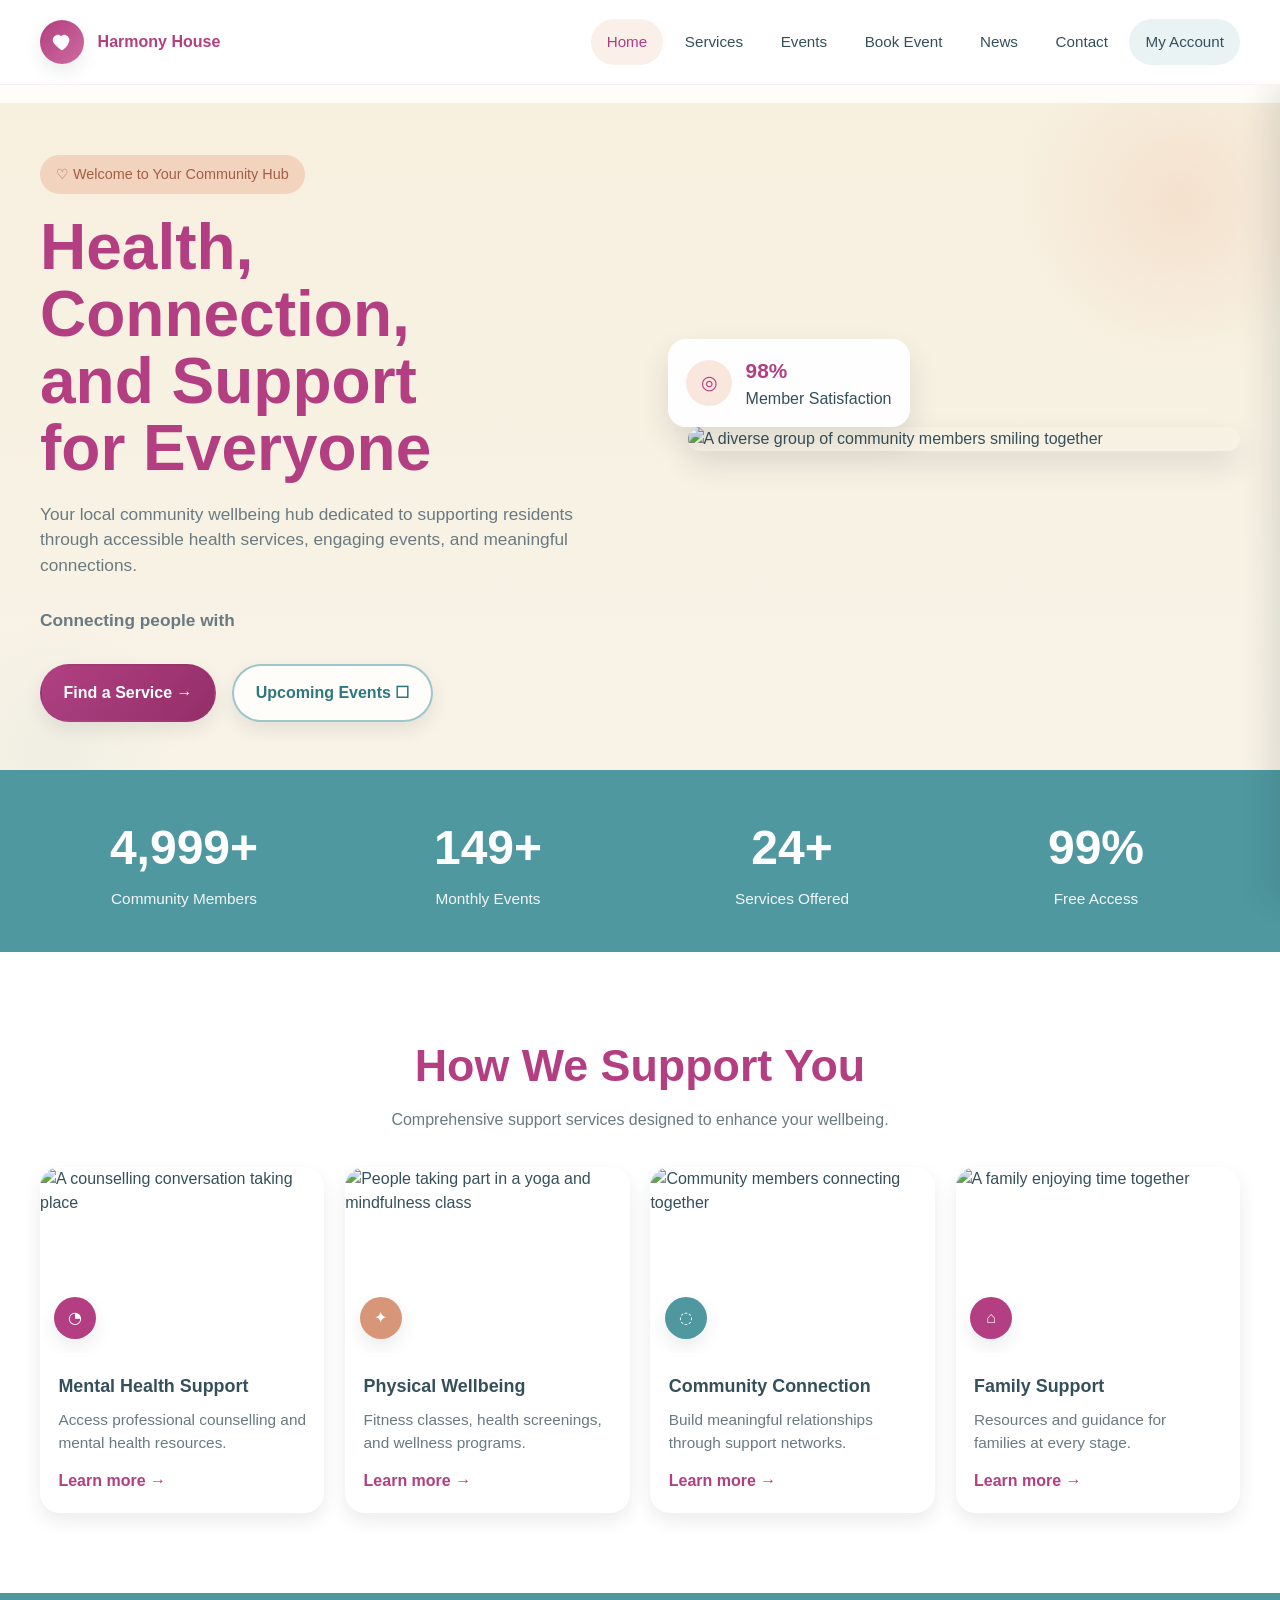
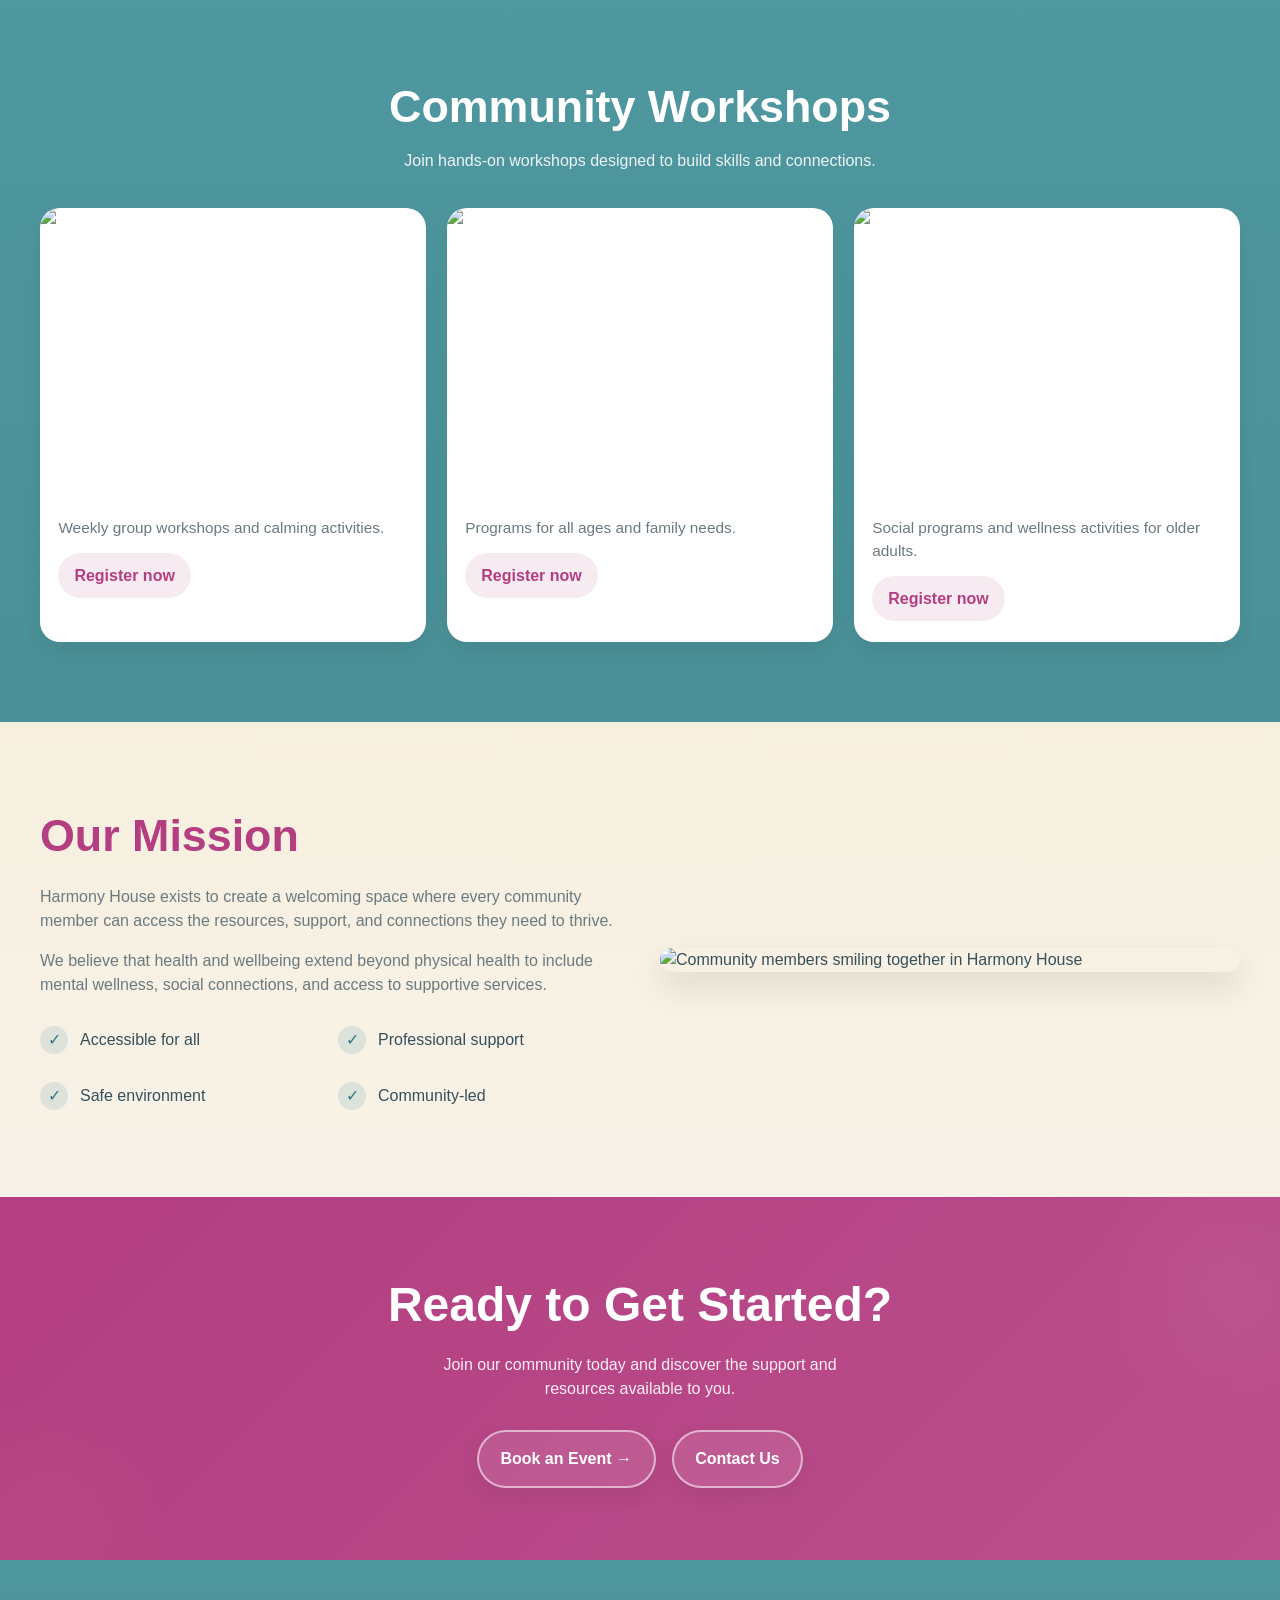
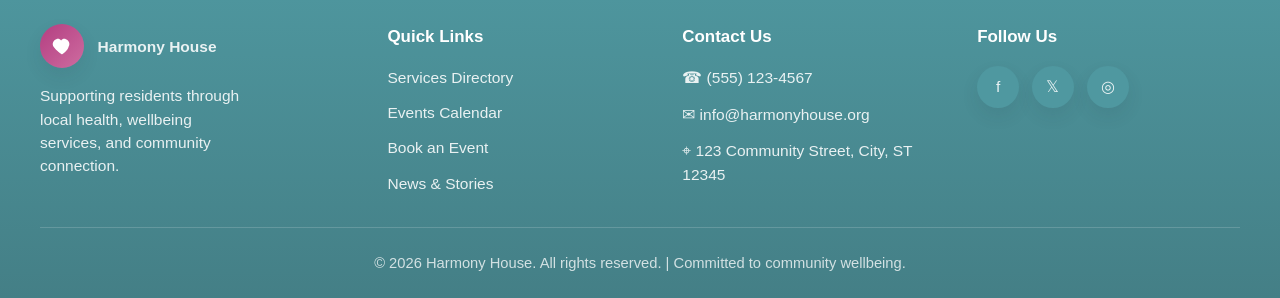
==== working/index.html @ 7d6f1ca0 "Initializing homepage" ====
<!DOCTYPE html>
<html lang="en">
<head>
  <meta charset="UTF-8" />
  <meta name="viewport" content="width=device-width, initial-scale=1.0" />
  <title>Harmony House | Home</title>
  <style>
    :root {
      --bg-cream: #f7f0df;
      --bg-light: #fffdf7;
      --teal: #4f98a0;
      --teal-dark: #2f7780;
      --pink: #b33e81;
      --pink-dark: #932f69;
      --peach: #ebb095;
      --peach-dark: #d89678;
      --text: #35505b;
      --text-soft: #6a7a81;
      --white: #ffffff;
      --shadow: 0 14px 30px rgba(33, 44, 52, 0.12);
      --shadow-soft: 0 8px 18px rgba(33, 44, 52, 0.09);
      --radius-xl: 28px;
      --radius-lg: 20px;
      --radius-md: 14px;
      --radius-sm: 10px;
      --max-width: 1200px;
      --nav-height: 84px;
      --transition: 0.3s ease;
    }

    * {
      box-sizing: border-box;
      margin: 0;
      padding: 0;
    }

    html {
      scroll-behavior: smooth;
    }

    body {
      font-family: Arial, Helvetica, sans-serif;
      color: var(--text);
      background: var(--bg-light);
      line-height: 1.5;
      overflow-x: hidden;
    }

    a {
      color: inherit;
      text-decoration: none;
    }

    img {
      max-width: 100%;
      display: block;
    }

    button,
    input,
    textarea,
    select {
      font: inherit;
    }

    .container {
      width: min(calc(100% - 2rem), var(--max-width));
      margin: 0 auto;
    }

    .site-header {
      position: fixed;
      top: 0;
      left: 0;
      right: 0;
      z-index: 1000;
      background: rgba(255, 255, 255, 0.92);
      backdrop-filter: blur(12px);
      border-bottom: 1px solid rgba(179, 62, 129, 0.08);
      transition: var(--transition);
    }

    .site-header.scrolled {
      box-shadow: 0 8px 24px rgba(24, 33, 38, 0.08);
    }

    .nav-wrap {
      min-height: var(--nav-height);
      display: flex;
      align-items: center;
      justify-content: space-between;
      gap: 1rem;
    }

    .brand {
      display: inline-flex;
      align-items: center;
      gap: 0.85rem;
      font-weight: 700;
      color: var(--pink);
      white-space: nowrap;
    }

    .brand-logo {
      width: 44px;
      height: 44px;
      border-radius: 50%;
      background: linear-gradient(135deg, var(--pink), #ce6ca0);
      display: grid;
      place-items: center;
      color: var(--white);
      box-shadow: var(--shadow-soft);
      flex-shrink: 0;
    }

    .brand-logo svg {
      width: 22px;
      height: 22px;
    }

    .desktop-nav {
      display: flex;
      align-items: center;
      gap: 0.35rem;
    }

    .desktop-nav a {
      position: relative;
      padding: 0.7rem 1rem;
      border-radius: 999px;
      font-size: 0.95rem;
      color: var(--text);
      transition: var(--transition);
    }

    .desktop-nav a:hover,
    .desktop-nav a:focus-visible,
    .desktop-nav a.active {
      background: rgba(235, 176, 149, 0.2);
      color: var(--pink);
    }

    .desktop-nav a.account-link {
      background: rgba(79, 152, 160, 0.12);
    }

    .menu-toggle {
      display: none;
      width: 50px;
      height: 50px;
      border: none;
      border-radius: 14px;
      background: rgba(179, 62, 129, 0.08);
      cursor: pointer;
      align-items: center;
      justify-content: center;
      transition: var(--transition);
    }

    .menu-toggle:hover {
      background: rgba(179, 62, 129, 0.15);
      transform: translateY(-2px);
    }

    .menu-toggle span,
    .menu-toggle::before,
    .menu-toggle::after {
      content: "";
      display: block;
      width: 20px;
      height: 2.5px;
      background: var(--pink);
      border-radius: 999px;
      transition: var(--transition);
      position: absolute;
    }

    .menu-toggle span { transform: translateY(0); }
    .menu-toggle::before { transform: translateY(-7px); }
    .menu-toggle::after { transform: translateY(7px); }

    .menu-toggle.is-open span { opacity: 0; }
    .menu-toggle.is-open::before { transform: rotate(45deg); }
    .menu-toggle.is-open::after { transform: rotate(-45deg); }

    .mobile-menu {
      position: fixed;
      inset: var(--nav-height) 0 0 auto;
      width: min(100%, 400px);
      background: rgba(255, 255, 255, 0.98);
      transform: translateX(100%);
      transition: 0.35s ease;
      box-shadow: -10px 0 30px rgba(32, 42, 48, 0.12);
      z-index: 999;
      overflow-y: auto;
      padding: 1.25rem;
    }

    .mobile-menu.open {
      transform: translateX(0);
    }

    .mobile-menu .mobile-links {
      display: grid;
      gap: 0.7rem;
      margin-bottom: 2rem;
    }

    .mobile-menu .mobile-links a {
      padding: 0.95rem 1rem;
      border-radius: 12px;
      background: #fff;
      border: 1px solid rgba(53, 80, 91, 0.08);
      transition: var(--transition);
    }

    .mobile-menu .mobile-links a.active,
    .mobile-menu .mobile-links a:hover {
      background: rgba(235, 176, 149, 0.35);
      color: var(--pink);
      transform: translateX(4px);
    }

    .mobile-menu .mobile-links a.account-link {
      background: rgba(79, 152, 160, 0.14);
    }

    .mobile-meta {
      display: grid;
      gap: 1.1rem;
      padding-top: 1.5rem;
      border-top: 1px solid rgba(53, 80, 91, 0.08);
    }

    .mobile-meta h4 {
      margin-bottom: 0.4rem;
      color: var(--teal-dark);
    }

    .mobile-meta p,
    .mobile-meta a {
      color: var(--text-soft);
      font-size: 0.96rem;
    }

    .social-row {
      display: flex;
      gap: 0.8rem;
      flex-wrap: wrap;
    }

    .social-row a {
      width: 42px;
      height: 42px;
      border-radius: 50%;
      background: var(--teal);
      color: var(--white);
      display: grid;
      place-items: center;
      transition: var(--transition);
      box-shadow: var(--shadow-soft);
    }

    .social-row a:hover {
      transform: translateY(-4px) scale(1.04);
      background: var(--teal-dark);
    }

    .menu-overlay {
      position: fixed;
      inset: 0;
      background: rgba(19, 24, 28, 0.35);
      opacity: 0;
      pointer-events: none;
      transition: var(--transition);
      z-index: 998;
    }

    .menu-overlay.show {
      opacity: 1;
      pointer-events: auto;
    }

    main {
      padding-top: calc(var(--nav-height) + 1.2rem);
    }

    section {
      position: relative;
      overflow: hidden;
    }

    .hero {
      background: linear-gradient(180deg, var(--bg-cream), #f8f3e7 100%);
      padding: 3.25rem 0 0;
    }

    .hero::before,
    .hero::after,
    .cta::before,
    .cta::after {
      content: "";
      position: absolute;
      border-radius: 50%;
      opacity: 0.24;
      animation: floatShape 8s ease-in-out infinite;
      pointer-events: none;
    }

    .hero::before {
      width: 360px;
      height: 360px;
      right: -80px;
      top: -80px;
      background: radial-gradient(circle, var(--peach), transparent 65%);
    }

    .hero::after {
      width: 280px;
      height: 280px;
      left: -90px;
      bottom: -120px;
      background: radial-gradient(circle, rgba(79, 152, 160, 0.2), transparent 65%);
      animation-delay: 1.5s;
    }

    .hero-grid {
      display: grid;
      grid-template-columns: 1.1fr 1fr;
      gap: 2.5rem;
      align-items: center;
      padding-bottom: 3rem;
    }

    .eyebrow {
      display: inline-flex;
      align-items: center;
      gap: 0.5rem;
      padding: 0.55rem 1rem;
      background: rgba(235, 176, 149, 0.45);
      color: #a35f45;
      border-radius: 999px;
      font-size: 0.9rem;
      margin-bottom: 1.2rem;
    }

    .hero h1 {
      font-size: clamp(2.5rem, 5vw, 4.5rem);
      line-height: 1.05;
      color: var(--pink);
      max-width: 12ch;
      margin-bottom: 1.2rem;
    }

    .hero p {
      max-width: 58ch;
      font-size: 1.08rem;
      color: var(--text-soft);
      margin-bottom: 1.8rem;
    }

    .hero-actions {
      display: flex;
      gap: 1rem;
      flex-wrap: wrap;
    }

    .btn {
      display: inline-flex;
      align-items: center;
      justify-content: center;
      gap: 0.5rem;
      min-height: 52px;
      padding: 0.95rem 1.35rem;
      border-radius: 999px;
      border: 2px solid transparent;
      font-weight: 700;
      cursor: pointer;
      transition: var(--transition);
      box-shadow: var(--shadow-soft);
    }

    .btn-primary {
      background: linear-gradient(135deg, var(--pink), var(--pink-dark));
      color: var(--white);
    }

    .btn-primary:hover,
    .btn-primary:focus-visible {
      transform: translateY(-3px);
      box-shadow: 0 12px 24px rgba(179, 62, 129, 0.24);
    }

    .btn-secondary {
      background: rgba(255, 255, 255, 0.8);
      border-color: rgba(79, 152, 160, 0.55);
      color: var(--teal-dark);
    }

    .btn-secondary:hover,
    .btn-secondary:focus-visible {
      transform: translateY(-3px);
      background: var(--white);
    }

    .hero-media {
      position: relative;
    }

    .hero-image {
      border-radius: var(--radius-xl);
      overflow: hidden;
      box-shadow: var(--shadow);
      transform: translateY(0);
      transition: transform 0.45s ease, box-shadow 0.45s ease;
    }

    .hero-image:hover {
      transform: translateY(-6px);
      box-shadow: 0 24px 44px rgba(32, 42, 48, 0.18);
    }

    .hero-image img,
    .mission-image img,
    .card img,
    .workshop-card img {
      width: 100%;
      height: 100%;
      object-fit: cover;
      transition: transform 0.7s ease;
    }

    .hero-image:hover img,
    .mission-image:hover img,
    .card:hover img,
    .workshop-card:hover img {
      transform: scale(1.04);
    }

    .satisfaction-badge {
      position: absolute;
      left: -20px;
      bottom: 24px;
      background: rgba(255, 255, 255, 0.96);
      border-radius: 18px;
      padding: 1rem 1.15rem;
      box-shadow: var(--shadow);
      display: flex;
      align-items: center;
      gap: 0.85rem;
      min-width: 180px;
      animation: floatCard 5s ease-in-out infinite;
    }

    .satisfaction-icon {
      width: 46px;
      height: 46px;
      border-radius: 50%;
      display: grid;
      place-items: center;
      background: rgba(235, 176, 149, 0.32);
      color: var(--pink);
      font-size: 1.2rem;
      flex-shrink: 0;
    }

    .satisfaction-badge strong {
      display: block;
      color: var(--pink);
      font-size: 1.3rem;
    }

    .stats {
      background: var(--teal);
      color: var(--white);
      padding: 2rem 0;
    }

    .stats-grid {
      display: grid;
      grid-template-columns: repeat(4, 1fr);
      gap: 1rem;
      text-align: center;
    }

    .stat-item {
      padding: 0.6rem;
    }

    .stat-number {
      display: block;
      font-size: clamp(2rem, 4vw, 3rem);
      font-weight: 800;
      margin-bottom: 0.2rem;
    }

    .stat-label {
      font-size: 0.96rem;
      opacity: 0.92;
    }

    .section-light {
      background: #fff;
      padding: 5rem 0;
    }

    .section-teal {
      background: linear-gradient(180deg, #4f98a0, #4a9097);
      color: var(--white);
      padding: 5rem 0;
    }

    .section-heading {
      text-align: center;
      margin-bottom: 2.2rem;
    }

    .section-heading h2 {
      font-size: clamp(2rem, 4vw, 2.8rem);
      color: var(--pink);
      margin-bottom: 0.5rem;
    }

    .section-teal .section-heading h2 {
      color: var(--white);
    }

    .section-heading p {
      color: var(--text-soft);
      max-width: 58ch;
      margin: 0 auto;
    }

    .section-teal .section-heading p {
      color: rgba(255, 255, 255, 0.9);
    }

    .card-grid {
      display: grid;
      grid-template-columns: repeat(4, 1fr);
      gap: 1.3rem;
    }

    .card,
    .workshop-card {
      background: var(--white);
      border-radius: var(--radius-lg);
      overflow: hidden;
      box-shadow: var(--shadow-soft);
      transition: transform var(--transition), box-shadow var(--transition);
      position: relative;
    }

    .card:hover,
    .workshop-card:hover {
      transform: translateY(-10px);
      box-shadow: 0 18px 38px rgba(35, 45, 50, 0.16);
    }

    .card-media,
    .workshop-card .card-media {
      position: relative;
      aspect-ratio: 1.25 / 0.82;
      overflow: hidden;
    }

    .icon-chip {
      position: absolute;
      left: 0.9rem;
      bottom: 0.9rem;
      width: 42px;
      height: 42px;
      border-radius: 50%;
      display: grid;
      place-items: center;
      color: var(--white);
      font-size: 1rem;
      box-shadow: var(--shadow-soft);
    }

    .icon-pink { background: var(--pink); }
    .icon-peach { background: var(--peach-dark); }
    .icon-teal { background: var(--teal); }

    .card-body {
      padding: 1.2rem 1.15rem 1.3rem;
    }

    .card h3,
    .workshop-card h3 {
      font-size: 1.12rem;
      margin-bottom: 0.55rem;
    }

    .card p,
    .workshop-card p {
      color: var(--text-soft);
      font-size: 0.96rem;
      margin-bottom: 0.9rem;
    }

    .inline-link {
      display: inline-flex;
      align-items: center;
      gap: 0.35rem;
      color: var(--pink);
      font-weight: 700;
      transition: var(--transition);
    }

    .inline-link:hover {
      gap: 0.55rem;
    }

    .workshop-grid {
      display: grid;
      grid-template-columns: repeat(3, 1fr);
      gap: 1.3rem;
    }

    .pill-link {
      display: inline-flex;
      align-items: center;
      justify-content: center;
      min-height: 42px;
      padding: 0.65rem 1rem;
      border-radius: 999px;
      background: rgba(179, 62, 129, 0.1);
      color: var(--pink);
      font-weight: 700;
      transition: var(--transition);
    }

    .pill-link:hover {
      background: var(--pink);
      color: var(--white);
    }

    .mission {
      background: linear-gradient(180deg, var(--bg-cream), #f8f2e8);
      padding: 5rem 0;
    }

    .mission-grid {
      display: grid;
      grid-template-columns: 1fr 1fr;
      gap: 2.5rem;
      align-items: center;
    }

    .mission h2 {
      color: var(--pink);
      font-size: clamp(2rem, 4vw, 2.8rem);
      margin-bottom: 1rem;
    }

    .mission p {
      color: var(--text-soft);
      margin-bottom: 1rem;
    }

    .mission-list {
      margin-top: 1.35rem;
      display: grid;
      grid-template-columns: repeat(2, minmax(0, 1fr));
      gap: 0.85rem 1rem;
    }

    .mission-list li {
      list-style: none;
      display: flex;
      align-items: center;
      gap: 0.75rem;
      padding: 0.45rem 0;
      transition: var(--transition);
    }

    .mission-list li:hover {
      transform: translateX(4px);
    }

    .check-icon {
      width: 28px;
      height: 28px;
      border-radius: 50%;
      background: rgba(79, 152, 160, 0.16);
      color: var(--teal-dark);
      display: grid;
      place-items: center;
      flex-shrink: 0;
      animation: pulseSoft 2.8s ease-in-out infinite;
    }

    .mission-image {
      border-radius: var(--radius-xl);
      overflow: hidden;
      box-shadow: var(--shadow);
      transition: transform 0.45s ease, box-shadow 0.45s ease;
    }

    .mission-image:hover {
      transform: translateY(-6px);
      box-shadow: 0 24px 44px rgba(32, 42, 48, 0.18);
    }

    .cta {
      background: linear-gradient(135deg, var(--pink), #bb4f8b);
      color: var(--white);
      text-align: center;
      padding: 4.5rem 0;
    }

    .cta::before {
      width: 300px;
      height: 300px;
      right: -100px;
      top: -60px;
      background: radial-gradient(circle, rgba(255,255,255,0.16), transparent 66%);
    }

    .cta::after {
      width: 260px;
      height: 260px;
      left: -90px;
      bottom: -90px;
      background: radial-gradient(circle, rgba(235,176,149,0.24), transparent 66%);
      animation-delay: 1s;
    }

    .cta h2 {
      font-size: clamp(2rem, 4vw, 3rem);
      margin-bottom: 0.75rem;
    }

    .cta p {
      max-width: 50ch;
      margin: 0 auto 1.8rem;
      color: rgba(255, 255, 255, 0.9);
    }

    .cta-actions {
      display: flex;
      justify-content: center;
      flex-wrap: wrap;
      gap: 1rem;
    }

    .cta .btn-secondary {
      border-color: rgba(255, 255, 255, 0.55);
      color: var(--white);
      background: rgba(255, 255, 255, 0.1);
    }

    .cta .btn-secondary:hover {
      background: rgba(255, 255, 255, 0.18);
    }

    .site-footer {
      background: linear-gradient(180deg, #4f98a0, #447f86);
      color: var(--white);
      padding: 4rem 0 1.5rem;
    }

    .footer-grid {
      display: grid;
      grid-template-columns: 1.2fr 1fr 1fr 1fr;
      gap: 2rem;
      padding-bottom: 2rem;
      border-bottom: 1px solid rgba(255, 255, 255, 0.16);
    }

    .footer-col h4 {
      font-size: 1.06rem;
      margin-bottom: 1rem;
    }

    .footer-col p,
    .footer-col li,
    .footer-col a {
      color: rgba(255,255,255,0.88);
      font-size: 0.97rem;
    }

    .footer-col ul {
      list-style: none;
      display: grid;
      gap: 0.75rem;
    }

    .footer-col a:hover {
      color: #fff;
    }

    .contact-list {
      display: grid;
      gap: 0.85rem;
    }

    .contact-list a,
    .contact-list span {
      display: inline-flex;
      align-items: center;
      gap: 0.65rem;
    }

    .footer-bottom {
      text-align: center;
      padding-top: 1.5rem;
      color: rgba(255,255,255,0.76);
      font-size: 0.92rem;
    }

    .reveal {
      opacity: 0;
      transform: translateY(34px);
      transition: opacity 0.75s ease, transform 0.75s ease;
    }

    .reveal.visible {
      opacity: 1;
      transform: translateY(0);
    }

    .typing-text {
      min-height: 1.55em;
      font-weight: 700;
      color: var(--pink);
    }

    @keyframes floatShape {
      0%, 100% { transform: translateY(0) scale(1); }
      50% { transform: translateY(-12px) scale(1.04); }
    }

    @keyframes floatCard {
      0%, 100% { transform: translateY(0); }
      50% { transform: translateY(-8px); }
    }

    @keyframes pulseSoft {
      0%, 100% { transform: scale(1); }
      50% { transform: scale(1.08); }
    }

    @media (max-width: 1024px) {
      .desktop-nav {
        display: none;
      }

      .menu-toggle {
        display: inline-flex;
        position: relative;
      }

      .hero-grid,
      .mission-grid,
      .footer-grid {
        grid-template-columns: 1fr;
      }

      .hero h1 {
        max-width: 14ch;
      }

      .card-grid {
        grid-template-columns: repeat(2, 1fr);
      }

      .workshop-grid {
        grid-template-columns: 1fr;
      }

      .satisfaction-badge {
        left: 20px;
      }
    }

    @media (max-width: 760px) {
      :root {
        --nav-height: 74px;
      }

      main {
        padding-top: calc(var(--nav-height) + 0.6rem);
      }

      .hero {
        padding-top: 2rem;
      }

      .hero-grid,
      .mission-grid {
        gap: 1.7rem;
      }

      .hero-actions,
      .cta-actions {
        flex-direction: column;
        align-items: stretch;
      }

      .btn {
        width: 100%;
      }

      .stats-grid,
      .card-grid,
      .mission-list {
        grid-template-columns: 1fr 1fr;
      }

      .section-light,
      .section-teal,
      .mission,
      .cta {
        padding: 3.8rem 0;
      }

      .satisfaction-badge {
        position: static;
        margin-top: 1rem;
        width: fit-content;
      }

      .mobile-menu {
        width: 100%;
      }
    }

    @media (max-width: 560px) {
      .container {
        width: min(calc(100% - 1.2rem), var(--max-width));
      }

      .brand span {
        font-size: 1.02rem;
      }

      .hero h1,
      .section-heading h2,
      .mission h2,
      .cta h2 {
        line-height: 1.1;
      }

      .stats-grid,
      .card-grid,
      .mission-list {
        grid-template-columns: 1fr;
      }

      .hero p,
      .section-heading p,
      .mission p,
      .footer-col p,
      .footer-col li,
      .footer-col a {
        font-size: 0.95rem;
      }

      .card-body {
        padding: 1rem;
      }
    }
  </style>
</head>
<body>
  <div class="menu-overlay" id="menuOverlay"></div>

  <header class="site-header" id="siteHeader">
    <div class="container nav-wrap">
      <a class="brand" href="index.html" aria-label="Harmony House home page">
        <span class="brand-logo" aria-hidden="true">
          <svg viewBox="0 0 24 24" fill="currentColor">
            <path d="M12 21s-6.716-4.283-9.192-8.26C.963 9.76 2.15 5.85 5.79 4.504c2.075-.769 4.086-.09 5.21 1.46 1.124-1.55 3.135-2.229 5.21-1.46 3.64 1.347 4.826 5.256 2.982 8.236C18.716 16.717 12 21 12 21z"/>
          </svg>
        </span>
        <span>Harmony House</span>
      </a>

      <nav class="desktop-nav" aria-label="Primary navigation">
        <a href="index.html" class="active">Home</a>
        <a href="services.html">Services</a>
        <a href="events.html">Events</a>
        <a href="booking.html">Book Event</a>
        <a href="news.html">News</a>
        <a href="contact.html">Contact</a>
        <a href="account.html" class="account-link">My Account</a>
      </nav>

      <button class="menu-toggle" id="menuToggle" aria-label="Open navigation menu" aria-expanded="false" aria-controls="mobileMenu">
        <span></span>
      </button>
    </div>
  </header>

  <aside class="mobile-menu" id="mobileMenu" aria-hidden="true">
    <nav class="mobile-links" aria-label="Mobile navigation">
      <a href="index.html" class="active">Home</a>
      <a href="services.html">Services</a>
      <a href="events.html">Events</a>
      <a href="booking.html">Book Event</a>
      <a href="news.html">News</a>
      <a href="contact.html">Contact</a>
      <a href="account.html" class="account-link">My Account</a>
    </nav>

    <div class="mobile-meta">
      <div>
        <h4>Contact Us</h4>
        <p><a href="tel:+445551234567">(555) 123-4567</a></p>
        <p><a href="mailto:info@harmonyhouse.org">info@harmonyhouse.org</a></p>
        <p><a href="https://maps.google.com/?q=123%20Community%20Street%20City%20ST%2012345" target="_blank" rel="noopener">123 Community Street, City, ST 12345</a></p>
      </div>

      <div>
        <h4>Follow Us</h4>
        <div class="social-row">
          <a href="https://facebook.com" target="_blank" rel="noopener" aria-label="Facebook">f</a>
          <a href="https://twitter.com" target="_blank" rel="noopener" aria-label="Twitter">𝕏</a>
          <a href="https://instagram.com" target="_blank" rel="noopener" aria-label="Instagram">◎</a>
        </div>
      </div>
    </div>
  </aside>

  <main>
    <section class="hero">
      <div class="container hero-grid">
        <div class="hero-copy reveal">
          <div class="eyebrow">♡ Welcome to Your Community Hub</div>
          <h1>Health, Connection, and Support for Everyone</h1>
          <p>
            Your local community wellbeing hub dedicated to supporting residents through accessible health services,
            engaging events, and meaningful connections.
          </p>
          <p class="typing-text" id="typingText" aria-live="polite"></p>
          <div class="hero-actions">
            <a class="btn btn-primary" href="services.html">Find a Service →</a>
            <a class="btn btn-secondary" href="events.html">Upcoming Events ☐</a>
          </div>
        </div>

        <div class="hero-media reveal">
          <div class="hero-image">
            <img src="https://images.unsplash.com/photo-1529156069898-49953e39b3ac?auto=format&fit=crop&w=1200&q=80" alt="A diverse group of community members smiling together" />
          </div>
          <div class="satisfaction-badge">
            <div class="satisfaction-icon">◎</div>
            <div>
              <strong id="satisfactionCounter">98%</strong>
              <span>Member Satisfaction</span>
            </div>
          </div>
        </div>
      </div>
    </section>

    <section class="stats">
      <div class="container stats-grid reveal" id="statsGrid">
        <article class="stat-item">
          <span class="stat-number" data-target="5000" data-suffix="+">0</span>
          <span class="stat-label">Community Members</span>
        </article>
        <article class="stat-item">
          <span class="stat-number" data-target="150" data-suffix="+">0</span>
          <span class="stat-label">Monthly Events</span>
        </article>
        <article class="stat-item">
          <span class="stat-number" data-target="25" data-suffix="+">0</span>
          <span class="stat-label">Services Offered</span>
        </article>
        <article class="stat-item">
          <span class="stat-number" data-target="100" data-suffix="%">0</span>
          <span class="stat-label">Free Access</span>
        </article>
      </div>
    </section>

    <section class="section-light">
      <div class="container">
        <div class="section-heading reveal">
          <h2>How We Support You</h2>
          <p>Comprehensive support services designed to enhance your wellbeing.</p>
        </div>

        <div class="card-grid">
          <article class="card reveal">
            <a href="services.html?service=mental-health" aria-label="View mental health support service">
              <div class="card-media">
                <img src="https://images.unsplash.com/photo-1516302752625-fcc3c50ae61f?auto=format&fit=crop&w=900&q=80" alt="A counselling conversation taking place" />
                <span class="icon-chip icon-pink">◔</span>
              </div>
              <div class="card-body">
                <h3>Mental Health Support</h3>
                <p>Access professional counselling and mental health resources.</p>
                <span class="inline-link">Learn more →</span>
              </div>
            </a>
          </article>

          <article class="card reveal">
            <a href="services.html?service=physical-wellbeing" aria-label="View physical wellbeing service">
              <div class="card-media">
                <img src="https://images.unsplash.com/photo-1506126613408-eca07ce68773?auto=format&fit=crop&w=900&q=80" alt="People taking part in a yoga and mindfulness class" />
                <span class="icon-chip icon-peach">✦</span>
              </div>
              <div class="card-body">
                <h3>Physical Wellbeing</h3>
                <p>Fitness classes, health screenings, and wellness programs.</p>
                <span class="inline-link">Learn more →</span>
              </div>
            </a>
          </article>

          <article class="card reveal">
            <a href="services.html?service=community-connection" aria-label="View community connection service">
              <div class="card-media">
                <img src="https://images.unsplash.com/photo-1529156069898-49953e39b3ac?auto=format&fit=crop&w=900&q=80" alt="Community members connecting together" />
                <span class="icon-chip icon-teal">◌</span>
              </div>
              <div class="card-body">
                <h3>Community Connection</h3>
                <p>Build meaningful relationships through support networks.</p>
                <span class="inline-link">Learn more →</span>
              </div>
            </a>
          </article>

          <article class="card reveal">
            <a href="services.html?service=family-support" aria-label="View family support service">
              <div class="card-media">
                <img src="https://images.unsplash.com/photo-1511895426328-dc8714191300?auto=format&fit=crop&w=900&q=80" alt="A family enjoying time together" />
                <span class="icon-chip icon-pink">⌂</span>
              </div>
              <div class="card-body">
                <h3>Family Support</h3>
                <p>Resources and guidance for families at every stage.</p>
                <span class="inline-link">Learn more →</span>
              </div>
            </a>
          </article>
        </div>
      </div>
    </section>

    <section class="section-teal">
      <div class="container">
        <div class="section-heading reveal">
          <h2>Community Workshops</h2>
          <p>Join hands-on workshops designed to build skills and connections.</p>
        </div>

        <div class="workshop-grid">
          <article class="workshop-card reveal">
            <div class="card-media">
              <img src="https://images.unsplash.com/photo-1506126613408-eca07ce68773?auto=format&fit=crop&w=900&q=80" alt="Yoga and mindfulness workshop session" />
            </div>
            <div class="card-body">
              <h3>Yoga &amp; Mindfulness</h3>
              <p>Weekly group workshops and calming activities.</p>
              <a class="pill-link" href="booking.html?event=yoga-and-mindfulness">Register now</a>
            </div>
          </article>

          <article class="workshop-card reveal">
            <div class="card-media">
              <img src="https://images.unsplash.com/photo-1511895426328-dc8714191300?auto=format&fit=crop&w=900&q=80" alt="Family wellbeing workshop" />
            </div>
            <div class="card-body">
              <h3>Family Workshops</h3>
              <p>Programs for all ages and family needs.</p>
              <a class="pill-link" href="booking.html?event=family-workshops">Register now</a>
            </div>
          </article>

          <article class="workshop-card reveal">
            <div class="card-media">
              <img src="https://images.unsplash.com/photo-1516302752625-fcc3c50ae61f?auto=format&fit=crop&w=900&q=80" alt="Elderly support workshop session" />
            </div>
            <div class="card-body">
              <h3>Elderly Support</h3>
              <p>Social programs and wellness activities for older adults.</p>
              <a class="pill-link" href="booking.html?event=elderly-support">Register now</a>
            </div>
          </article>
        </div>
      </div>
    </section>

    <section class="mission">
      <div class="container mission-grid">
        <div class="reveal">
          <h2>Our Mission</h2>
          <p>Harmony House exists to create a welcoming space where every community member can access the resources, support, and connections they need to thrive.</p>
          <p>We believe that health and wellbeing extend beyond physical health to include mental wellness, social connections, and access to supportive services.</p>

          <ul class="mission-list">
            <li><span class="check-icon">✓</span> Accessible for all</li>
            <li><span class="check-icon">✓</span> Professional support</li>
            <li><span class="check-icon">✓</span> Safe environment</li>
            <li><span class="check-icon">✓</span> Community-led</li>
          </ul>
        </div>

        <div class="mission-image reveal">
          <img src="https://images.unsplash.com/photo-1529156069898-49953e39b3ac?auto=format&fit=crop&w=1200&q=80" alt="Community members smiling together in Harmony House" />
        </div>
      </div>
    </section>

    <section class="cta">
      <div class="container reveal">
        <h2>Ready to Get Started?</h2>
        <p>Join our community today and discover the support and resources available to you.</p>
        <div class="cta-actions">
          <a class="btn btn-secondary" href="booking.html">Book an Event →</a>
          <a class="btn btn-secondary" href="contact.html">Contact Us</a>
        </div>
      </div>
    </section>
  </main>

  <footer class="site-footer">
    <div class="container">
      <div class="footer-grid">
        <div class="footer-col">
          <a class="brand" href="index.html">
            <span class="brand-logo" aria-hidden="true">
              <svg viewBox="0 0 24 24" fill="currentColor">
                <path d="M12 21s-6.716-4.283-9.192-8.26C.963 9.76 2.15 5.85 5.79 4.504c2.075-.769 4.086-.09 5.21 1.46 1.124-1.55 3.135-2.229 5.21-1.46 3.64 1.347 4.826 5.256 2.982 8.236C18.716 16.717 12 21 12 21z"/>
              </svg>
            </span>
            <span>Harmony House</span>
          </a>
          <p style="margin-top: 1rem; max-width: 24ch;">Supporting residents through local health, wellbeing services, and community connection.</p>
        </div>

        <div class="footer-col">
          <h4>Quick Links</h4>
          <ul>
            <li><a href="services.html">Services Directory</a></li>
            <li><a href="events.html">Events Calendar</a></li>
            <li><a href="booking.html">Book an Event</a></li>
            <li><a href="news.html">News &amp; Stories</a></li>
          </ul>
        </div>

        <div class="footer-col">
          <h4>Contact Us</h4>
          <div class="contact-list">
            <a href="tel:+445551234567">☎ (555) 123-4567</a>
            <a href="mailto:info@harmonyhouse.org">✉ info@harmonyhouse.org</a>
            <a href="https://maps.google.com/?q=123%20Community%20Street%20City%20ST%2012345" target="_blank" rel="noopener">⌖ 123 Community Street, City, ST 12345</a>
          </div>
        </div>

        <div class="footer-col">
          <h4>Follow Us</h4>
          <div class="social-row">
            <a href="https://facebook.com" target="_blank" rel="noopener" aria-label="Facebook">f</a>
            <a href="https://twitter.com" target="_blank" rel="noopener" aria-label="Twitter">𝕏</a>
            <a href="https://instagram.com" target="_blank" rel="noopener" aria-label="Instagram">◎</a>
          </div>
        </div>
      </div>

      <div class="footer-bottom">© 2026 Harmony House. All rights reserved. | Committed to community wellbeing.</div>
    </div>
  </footer>

  <script>
    const siteHeader = document.getElementById('siteHeader');
    const menuToggle = document.getElementById('menuToggle');
    const mobileMenu = document.getElementById('mobileMenu');
    const menuOverlay = document.getElementById('menuOverlay');
    const mobileLinks = mobileMenu.querySelectorAll('a');

    function setHeaderState() {
      if (window.scrollY > 12) {
        siteHeader.classList.add('scrolled');
      } else {
        siteHeader.classList.remove('scrolled');
      }
    }

    function openMenu() {
      mobileMenu.classList.add('open');
      menuOverlay.classList.add('show');
      menuToggle.classList.add('is-open');
      menuToggle.setAttribute('aria-expanded', 'true');
      mobileMenu.setAttribute('aria-hidden', 'false');
      document.body.style.overflow = 'hidden';
    }

    function closeMenu() {
      mobileMenu.classList.remove('open');
      menuOverlay.classList.remove('show');
      menuToggle.classList.remove('is-open');
      menuToggle.setAttribute('aria-expanded', 'false');
      mobileMenu.setAttribute('aria-hidden', 'true');
      document.body.style.overflow = '';
    }

    menuToggle.addEventListener('click', () => {
      const isOpen = mobileMenu.classList.contains('open');
      if (isOpen) closeMenu();
      else openMenu();
    });

    menuOverlay.addEventListener('click', closeMenu);
    mobileLinks.forEach(link => link.addEventListener('click', closeMenu));

    window.addEventListener('scroll', setHeaderState);
    window.addEventListener('load', setHeaderState);

    const revealItems = document.querySelectorAll('.reveal');
    const revealObserver = new IntersectionObserver((entries) => {
      entries.forEach(entry => {
        if (entry.isIntersecting) {
          entry.target.classList.add('visible');
          revealObserver.unobserve(entry.target);
        }
      });
    }, { threshold: 0.14 });

    revealItems.forEach(item => revealObserver.observe(item));

    const statNumbers = document.querySelectorAll('.stat-number');
    let statsStarted = false;

    function animateValue(el, endValue, suffix = '') {
      const duration = 1500;
      const startTime = performance.now();

      function update(currentTime) {
        const progress = Math.min((currentTime - startTime) / duration, 1);
        const eased = 1 - Math.pow(1 - progress, 3);
        const current = Math.floor(eased * endValue);
        el.textContent = current.toLocaleString() + suffix;
        if (progress < 1) requestAnimationFrame(update);
      }

      requestAnimationFrame(update);
    }

    const statsObserver = new IntersectionObserver((entries) => {
      entries.forEach(entry => {
        if (entry.isIntersecting && !statsStarted) {
          statsStarted = true;
          statNumbers.forEach(stat => {
            animateValue(stat, Number(stat.dataset.target), stat.dataset.suffix || '');
          });
        }
      });
    }, { threshold: 0.35 });

    const statsGrid = document.getElementById('statsGrid');
    if (statsGrid) statsObserver.observe(statsGrid);

    const satisfactionCounter = document.getElementById('satisfactionCounter');
    let satisfactionStarted = false;
    const satisfactionObserver = new IntersectionObserver((entries) => {
      entries.forEach(entry => {
        if (entry.isIntersecting && !satisfactionStarted) {
          satisfactionStarted = true;
          const end = 98;
          const duration = 1200;
          const startTime = performance.now();

          function update(currentTime) {
            const progress = Math.min((currentTime - startTime) / duration, 1);
            const eased = 1 - Math.pow(1 - progress, 3);
            satisfactionCounter.textContent = Math.floor(eased * end) + '%';
            if (progress < 1) requestAnimationFrame(update);
          }

          requestAnimationFrame(update);
        }
      });
    }, { threshold: 0.45 });

    if (satisfactionCounter) satisfactionObserver.observe(satisfactionCounter);

    const typingText = document.getElementById('typingText');
    const phrases = [
      'Connecting people with care.',
      'Making wellbeing support easier to access.',
      'Helping communities thrive together.'
    ];

    let phraseIndex = 0;
    let charIndex = 0;
    let deleting = false;

    function typeLoop() {
      const currentPhrase = phrases[phraseIndex];
      if (!deleting) {
        typingText.textContent = currentPhrase.slice(0, charIndex + 1);
        charIndex++;
        if (charIndex === currentPhrase.length) {
          deleting = true;
          setTimeout(typeLoop, 1600);
          return;
        }
      } else {
        typingText.textContent = currentPhrase.slice(0, charIndex - 1);
        charIndex--;
        if (charIndex === 0) {
          deleting = false;
          phraseIndex = (phraseIndex + 1) % phrases.length;
        }
      }

      const speed = deleting ? 42 : 65;
      setTimeout(typeLoop, speed);
    }

    typeLoop();

    window.addEventListener('keydown', (event) => {
      if (event.key === 'Escape' && mobileMenu.classList.contains('open')) {
        closeMenu();
      }
    });
  </script>
</body>
</html>
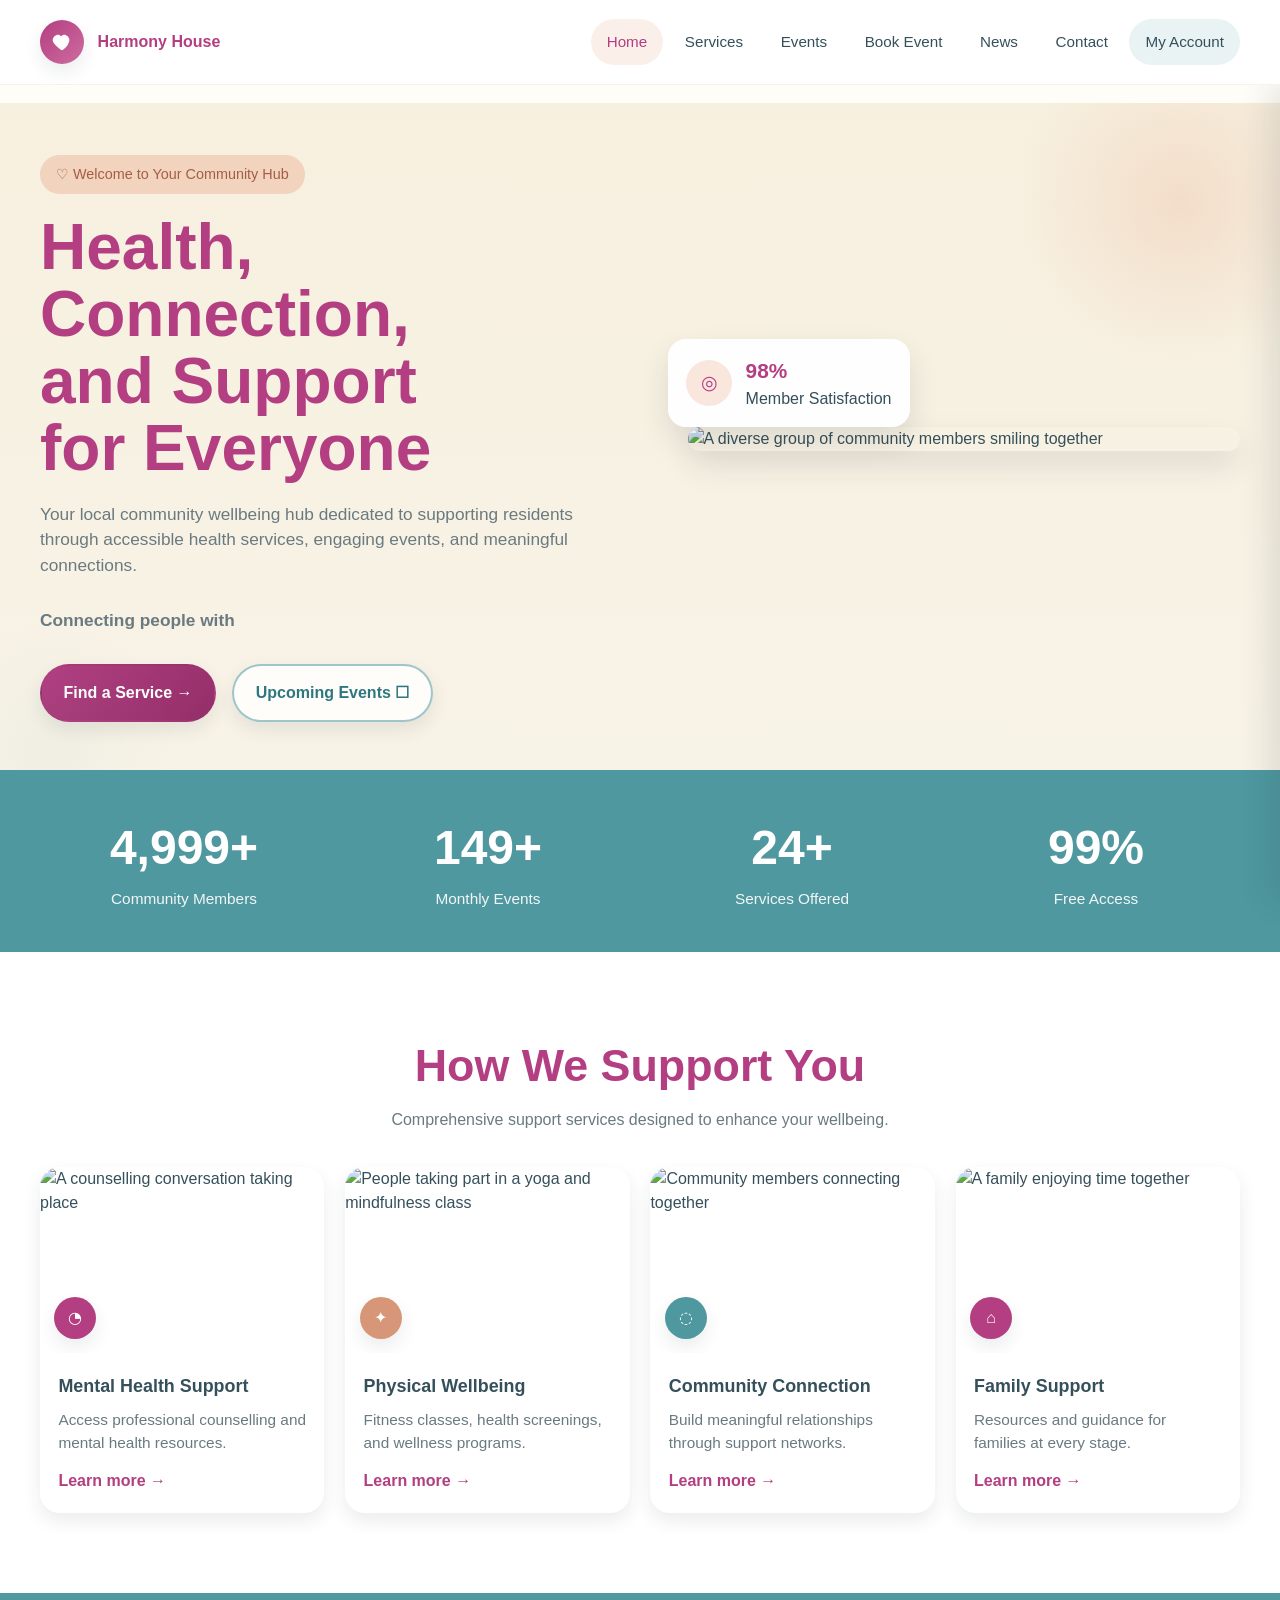
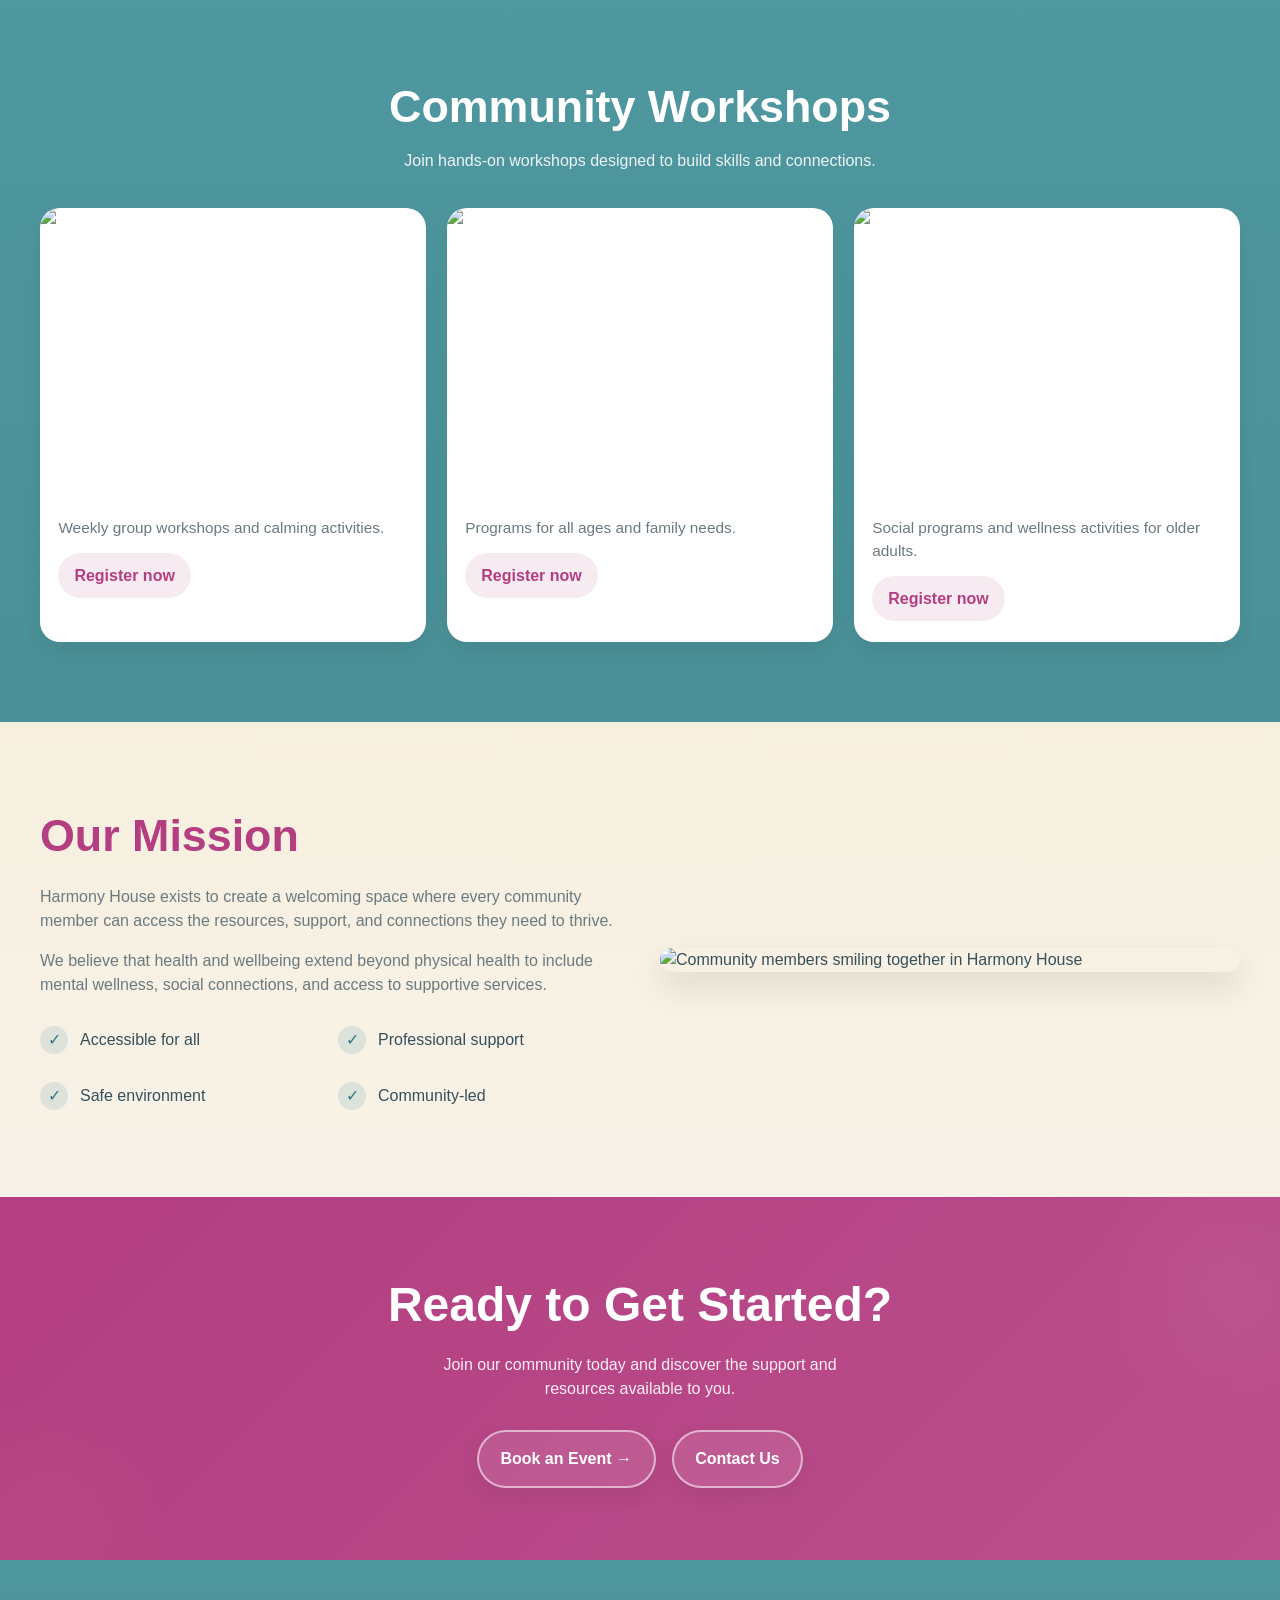
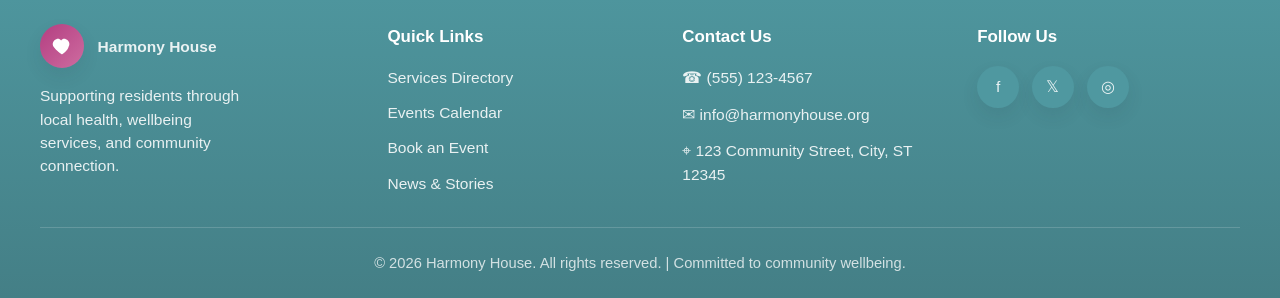
==== commit 181bb8e7: "Version 0" ====
--- a/working/index.html
+++ b/working/index.html
@@ -12,7 +12,7 @@
       --teal-dark: #2f7780;
       --pink: #b33e81;
       --pink-dark: #932f69;
-      --peach: #ebb095;
+      --peach: #e59f82;
       --peach-dark: #d89678;
       --text: #35505b;
       --text-soft: #6a7a81;
